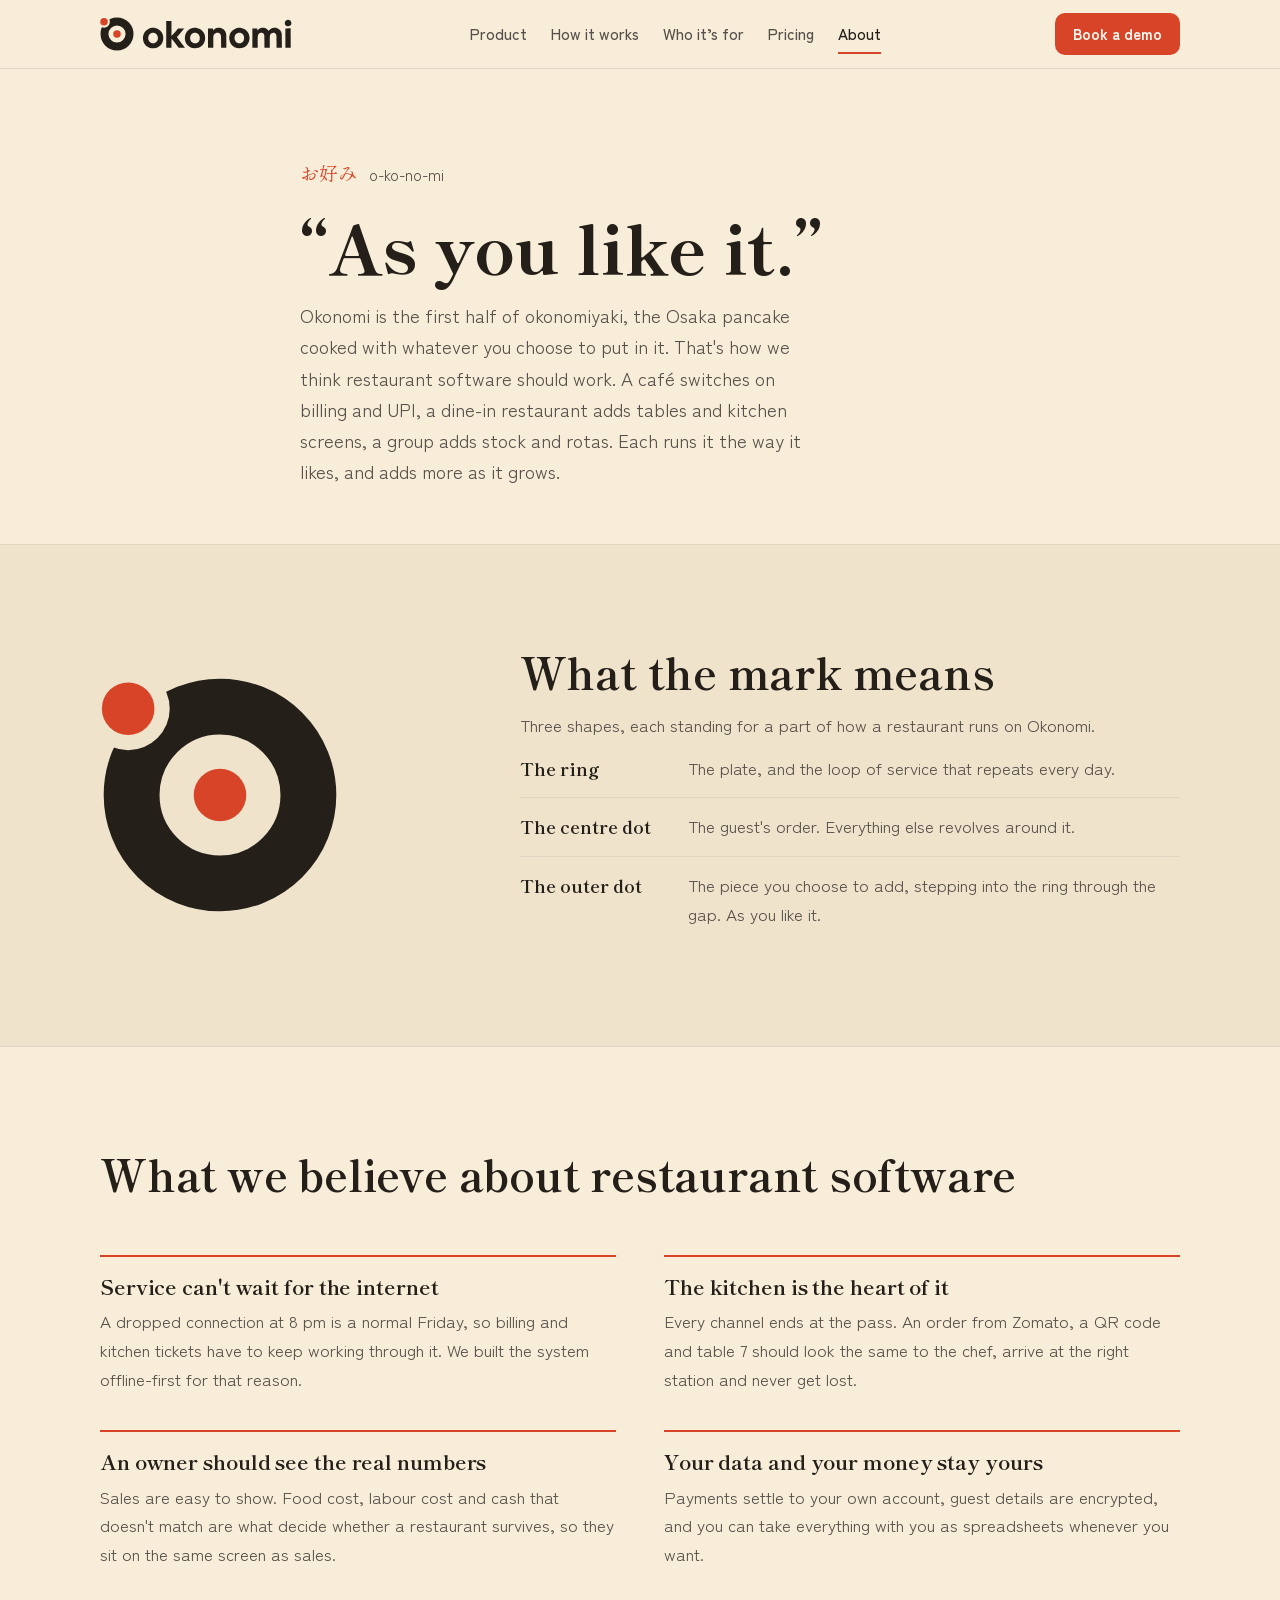
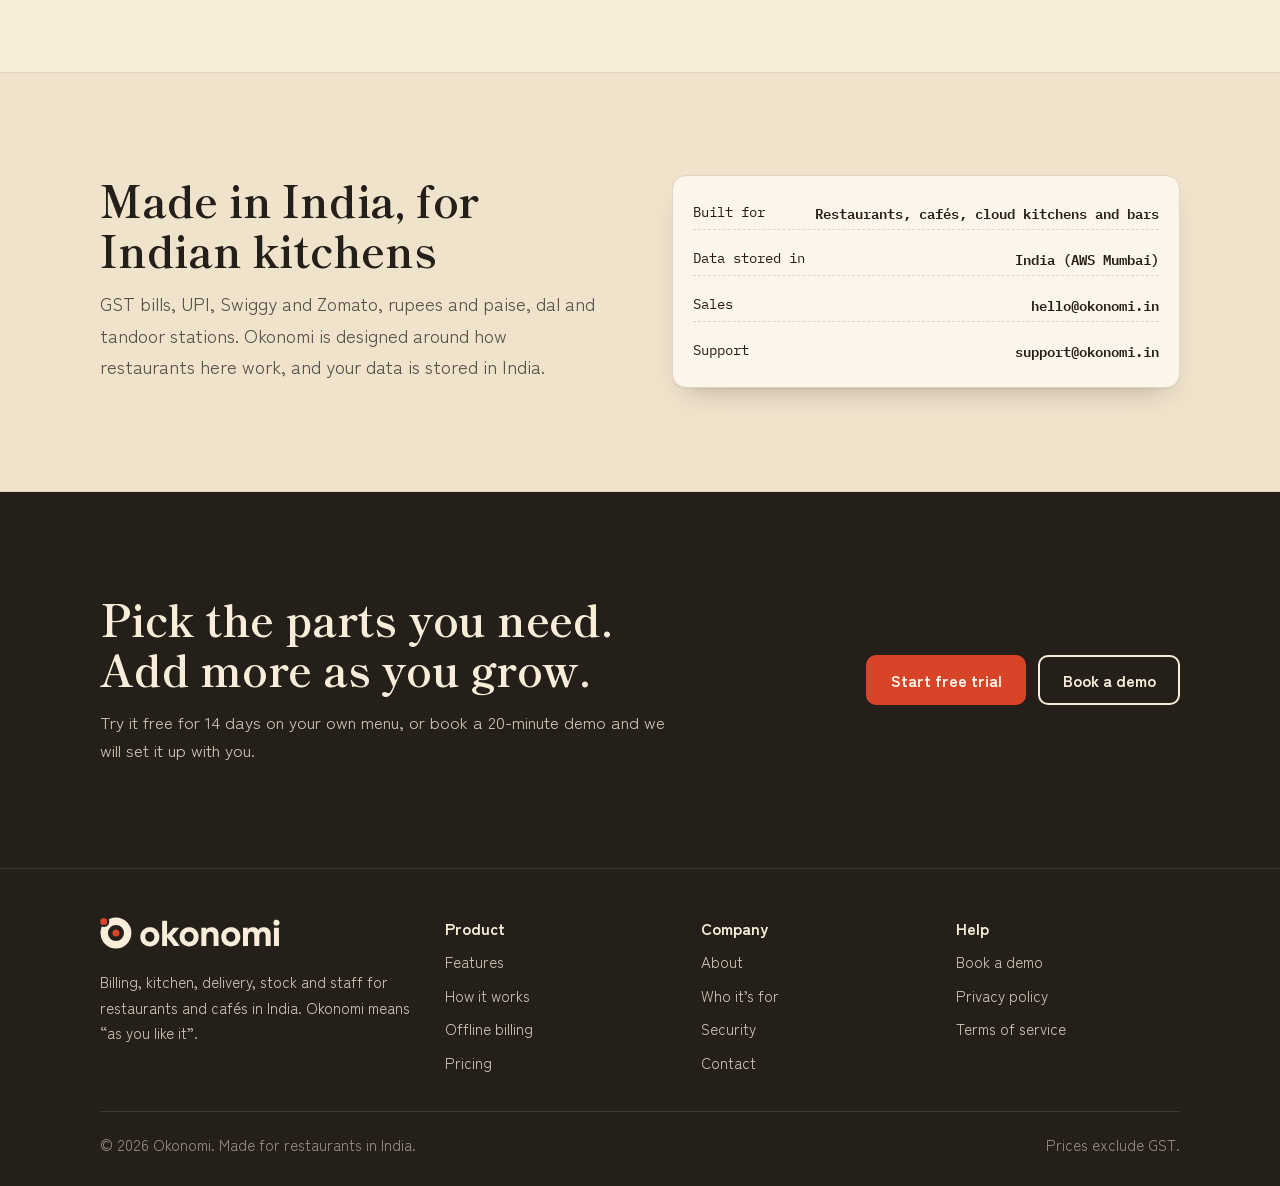
==== about.html @ ffdea9d2 "Okonomi website Co-Authored-By: Claude Opus 5.5 <noreply@anthropic.com>" ====
<!doctype html>
<html lang="en-IN">
<head>
<meta charset="utf-8">
<meta name="viewport" content="width=device-width, initial-scale=1, viewport-fit=cover">
<title>About | Okonomi</title>
<meta name="description" content="Why the restaurant software is called Okonomi, what the logo means, and what we believe about running a restaurant.">
<meta property="og:title" content="About">
<meta property="og:description" content="Why the restaurant software is called Okonomi, what the logo means, and what we believe about running a restaurant.">
<meta property="og:image" content="https://okonomi.in/brand/logo-stacked-1024.png">
<meta property="og:type" content="website">
<link rel="canonical" href="https://okonomi.in/about.html">
<link rel="icon" href="brand/favicon.ico" sizes="48x48">
<link rel="icon" href="brand/icon.svg" type="image/svg+xml">
<link rel="apple-touch-icon" href="brand/apple-touch-icon.png">
<meta name="theme-color" content="#D84428">
<link rel="preconnect" href="https://fonts.googleapis.com">
<link rel="preconnect" href="https://fonts.gstatic.com" crossorigin>
<link rel="stylesheet" href="https://fonts.googleapis.com/css2?family=IBM+Plex+Mono:wght@400;600&family=Shippori+Mincho+B1:wght@600;700;800&family=Zen+Kaku+Gothic+New:wght@400;500;700&display=swap">
<link rel="stylesheet" href="assets/site.css">
</head>
<body>
<header class="site-header">
  <div class="wrap">
    <a class="logo" href="index.html" aria-label="Okonomi home">
      <img class="on-light" src="brand/logo.svg" alt="okonomi" width="195" height="34">
      <img class="on-dark" src="brand/logo-dark.svg" alt="okonomi" width="195" height="34">
    </a>
    <nav class="main-nav" id="main-nav" aria-label="Main">
        <a href="product.html">Product</a>
        <a href="how-it-works.html">How it works</a>
        <a href="solutions.html">Who it’s for</a>
        <a href="pricing.html">Pricing</a>
        <a href="about.html" aria-current="page">About</a>
    </nav>
    <div class="header-cta">
            <a class="btn btn-primary" href="contact.html">Book a demo</a>
      <button class="menu-toggle" id="menu-toggle" type="button" aria-expanded="false" aria-controls="main-nav">Menu</button>
    </div>
  </div>
</header>
<main>
<section class="page-hero">
  <div class="wrap narrow">
    <p class="meaning"><span lang="ja">お好み</span> o-ko-no-mi</p>
    <h1>“As you like it.”</h1>
    <p class="lede">Okonomi is the first half of okonomiyaki, the Osaka pancake cooked with whatever you choose to put in it. That's how we think restaurant software should work. A café switches on billing and UPI, a dine-in restaurant adds tables and kitchen screens, a group adds stock and rotas. Each runs it the way it likes, and adds more as it grows.</p>
  </div>
</section>

<section class="band" aria-labelledby="mark-title">
  <div class="wrap name-story">
    <figure class="stamp-figure" style="margin:0">
      <img class="on-light" src="brand/icon.svg" alt="The okonomi mark: a dark ring with a red dot at its centre and a second red dot stepping into a gap in the ring" width="240" height="240">
      <img class="on-dark" src="brand/icon-dark.svg" alt="" width="240" height="240">
    </figure>
    <div class="section-head" style="margin:0">
      <h2 id="mark-title">What the mark means</h2>
      <p class="muted">Three shapes, each standing for a part of how a restaurant runs on Okonomi.</p>
      <ul class="anatomy">
        <li><b>The ring</b><span class="muted">The plate, and the loop of service that repeats every day.</span></li>
        <li><b>The centre dot</b><span class="muted">The guest's order. Everything else revolves around it.</span></li>
        <li><b>The outer dot</b><span class="muted">The piece you choose to add, stepping into the ring through the gap. As you like it.</span></li>
      </ul>
    </div>
  </div>
</section>

<section aria-labelledby="believe-title">
  <div class="wrap">
    <div class="section-head">
      <h2 id="believe-title">What we believe about restaurant software</h2>
    </div>
    <div class="beliefs">
      <div>
        <h3>Service can't wait for the internet</h3>
        <p class="muted">A dropped connection at 8 pm is a normal Friday, so billing and kitchen tickets have to keep working through it. We built the system offline-first for that reason.</p>
      </div>
      <div>
        <h3>The kitchen is the heart of it</h3>
        <p class="muted">Every channel ends at the pass. An order from Zomato, a QR code and table 7 should look the same to the chef, arrive at the right station and never get lost.</p>
      </div>
      <div>
        <h3>An owner should see the real numbers</h3>
        <p class="muted">Sales are easy to show. Food cost, labour cost and cash that doesn't match are what decide whether a restaurant survives, so they sit on the same screen as sales.</p>
      </div>
      <div>
        <h3>Your data and your money stay yours</h3>
        <p class="muted">Payments settle to your own account, guest details are encrypted, and you can take everything with you as spreadsheets whenever you want.</p>
      </div>
    </div>
  </div>
</section>

<section class="band" aria-labelledby="who-title">
  <div class="wrap split" style="align-items:start">
    <div class="section-head" style="margin:0">
      <h2 id="who-title">Made in India, for Indian kitchens</h2>
      <p class="lede">GST bills, UPI, Swiggy and Zomato, rupees and paise, dal and tandoor stations. Okonomi is designed around how restaurants here work, and your data is stored in India.</p>
    </div>
    <div class="panel">
      <div class="row"><span>Built for</span><span class="v">Restaurants, cafés, cloud kitchens and bars</span></div>
      <div class="row"><span>Data stored in</span><span class="v">India (AWS Mumbai)</span></div>
      <div class="row"><span>Sales</span><span class="v">hello@okonomi.in</span></div>
      <div class="row"><span>Support</span><span class="v">support@okonomi.in</span></div>
    </div>
  </div>
</section>
</main>

<section class="cta-band" aria-label="Get started">
  <div class="wrap">
    <div class="section-head" style="margin:0">
      <h2>Pick the parts you need. Add more as you grow.</h2>
      <p>Try it free for 14 days on your own menu, or book a 20-minute demo and we will set it up with you.</p>
    </div>
    <div class="actions">
      <a class="btn btn-primary" href="contact.html?trial=1">Start free trial</a>
      <a class="btn btn-ghost" href="contact.html">Book a demo</a>
    </div>
  </div>
</section>
<footer class="site-footer">
  <div class="wrap">
    <div class="cols">
      <div style="display:grid;gap:14px;align-content:start">
        <a class="footer-logo" href="index.html"><img src="brand/logo-dark.svg" alt="okonomi" width="183" height="32"></a>
        <p>Billing, kitchen, delivery, stock and staff for restaurants and cafés in India. Okonomi means “as you like it”.</p>
      </div>
      <div>
        <h4>Product</h4>
        <ul>
          <li><a href="product.html">Features</a></li>
          <li><a href="how-it-works.html">How it works</a></li>
          <li><a href="how-it-works.html#offline">Offline billing</a></li>
          <li><a href="pricing.html">Pricing</a></li>
        </ul>
      </div>
      <div>
        <h4>Company</h4>
        <ul>
          <li><a href="about.html">About</a></li>
          <li><a href="solutions.html">Who it’s for</a></li>
          <li><a href="security.html">Security</a></li>
          <li><a href="contact.html">Contact</a></li>
        </ul>
      </div>
      <div>
        <h4>Help</h4>
        <ul>
                    <li><a href="contact.html">Book a demo</a></li>
          <li><a href="privacy.html">Privacy policy</a></li>
          <li><a href="terms.html">Terms of service</a></li>
        </ul>
      </div>
    </div>
    <div class="legal">
      <span>© 2026 Okonomi. Made for restaurants in India.</span>
      <span>Prices exclude GST.</span>
    </div>
  </div>
</footer>
<script src="assets/site.js" defer></script>
</body>
</html>
---- assets/site.css ----
/* Okonomi website. Brand tokens from logos/okonomi/BRAND.md: chilli red #D84428, ink #241F19, cream #F8EDD9. */
:root {
  --vermilion: #d84428;
  --vermilion-deep: #b53620;
  --vermilion-wash: #f7d9cf;
  --ink: #241f19;
  --ink-2: #57504a;
  --ink-3: #8a8178;
  --cream: #f8edd9;
  --paper: #fcf6ea;
  --rice: #f0e3cc;
  --line: #e0d5c4;
  --rail: #c9bdab;
  --matcha: #4e7a55;
  --matcha-wash: #dde9d9;
  --on-accent: #fff8f1;
  --shadow: 0 1px 0 rgba(31, 27, 24, .05), 0 14px 28px -16px rgba(31, 27, 24, .35);
  --display: "Shippori Mincho B1", "Hiragino Mincho ProN", "Yu Mincho", Georgia, serif;
  --body: "Zen Kaku Gothic New", "Hiragino Sans", "Segoe UI", system-ui, sans-serif;
  --mono: "IBM Plex Mono", ui-monospace, "SFMono-Regular", Menlo, monospace;
  --radius: 14px;
  color-scheme: light;
}
@media (prefers-color-scheme: dark) {
  :root:not([data-theme="light"]) {
    --vermilion: #e8614a; --vermilion-deep: #f07a63; --vermilion-wash: #4a2319;
    --ink: #f3ebdf; --ink-2: #c7bcae; --ink-3: #978c80;
    --cream: #241f19; --paper: #29241f; --rice: #231f1b; --line: #3a332d; --rail: #544a41;
    --matcha: #8fbf94; --matcha-wash: #243426; --on-accent: #241f19;
    --shadow: 0 1px 0 rgba(0, 0, 0, .3), 0 16px 30px -16px rgba(0, 0, 0, .8);
    color-scheme: dark;
  }
}
:root[data-theme="dark"] {
  --vermilion: #e8614a; --vermilion-deep: #f07a63; --vermilion-wash: #4a2319;
  --ink: #f3ebdf; --ink-2: #c7bcae; --ink-3: #978c80;
  --cream: #241f19; --paper: #29241f; --rice: #231f1b; --line: #3a332d; --rail: #544a41;
  --matcha: #8fbf94; --matcha-wash: #243426; --on-accent: #241f19;
  --shadow: 0 1px 0 rgba(0, 0, 0, .3), 0 16px 30px -16px rgba(0, 0, 0, .8);
  color-scheme: dark;
}

* { box-sizing: border-box; }
html { scroll-behavior: smooth; }
@media (prefers-reduced-motion: reduce) { html { scroll-behavior: auto; } }
body { margin: 0; background: var(--cream); color: var(--ink); font: 400 17px/1.7 var(--body); -webkit-font-smoothing: antialiased; }
img, svg { max-width: 100%; }
a { color: inherit; text-underline-offset: 3px; }
:focus-visible { outline: 3px solid var(--vermilion); outline-offset: 3px; border-radius: 4px; }
.wrap { max-width: 1160px; margin: 0 auto; padding-inline: clamp(16px, 4vw, 40px); }
.narrow { max-width: 760px; }

h1, h2, h3 { font-family: var(--display); font-weight: 700; margin: 0; text-wrap: balance; letter-spacing: -.005em; }
h1 { font-size: clamp(2.4rem, 5.6vw, 4.3rem); line-height: 1.08; font-weight: 800; }
h2 { font-size: clamp(1.8rem, 3.6vw, 2.7rem); line-height: 1.15; }
h3 { font-size: 1.28rem; line-height: 1.3; }
h4 { font: 700 1rem/1.4 var(--body); margin: 0; }
p { margin: 0; max-width: 64ch; }
.lede { font-size: 1.15rem; color: var(--ink-2); max-width: 56ch; }
.muted { color: var(--ink-2); }
.small { font-size: .92rem; }

/* ---------- Buttons ---------- */
.btn { display: inline-flex; align-items: center; justify-content: center; gap: .5em; min-height: 50px; padding: 0 1.4em; border-radius: 10px; font: 700 1rem/1 var(--body); text-decoration: none; cursor: pointer; border: 2px solid transparent; transition: background .12s ease, color .12s ease, transform .12s ease; }
.btn:active { transform: translateY(1px); }
.btn-primary { background: var(--vermilion); color: var(--on-accent); }
.btn-primary:hover { background: var(--vermilion-deep); }
.btn-ghost { border-color: var(--ink); color: var(--ink); background: transparent; }
.btn-ghost:hover { background: var(--rice); }
.actions { display: flex; flex-wrap: wrap; gap: 12px; }
.text-link { font-weight: 700; color: var(--vermilion-deep); text-decoration: underline; text-decoration-thickness: 2px; }

/* ---------- Header ---------- */
.site-header { position: sticky; top: env(safe-area-inset-top, 0px); z-index: 30; background: color-mix(in srgb, var(--cream) 92%, transparent); backdrop-filter: blur(8px); border-bottom: 1px solid var(--line); }
.site-header .wrap { display: flex; align-items: center; justify-content: space-between; gap: 20px; min-height: 68px; }
.logo { display: flex; align-items: center; text-decoration: none; flex: none; }
.logo img { height: 34px; width: auto; display: block; }
.logo .on-dark { display: none; }
@media (prefers-color-scheme: dark) { :root:not([data-theme="light"]) .logo .on-light { display: none; } :root:not([data-theme="light"]) .logo .on-dark { display: block; } }
:root[data-theme="dark"] .logo .on-light { display: none; }
:root[data-theme="dark"] .logo .on-dark { display: block; }
.main-nav { display: flex; align-items: center; gap: 24px; font-weight: 500; font-size: .96rem; }
.main-nav a { text-decoration: none; color: var(--ink-2); padding-block: 6px; border-bottom: 2px solid transparent; }
.main-nav a:hover { color: var(--ink); }
.main-nav a[aria-current="page"] { color: var(--ink); border-bottom-color: var(--vermilion); }
.header-cta { display: flex; gap: 10px; align-items: center; }
.header-cta .btn { min-height: 42px; padding: 0 1.05em; font-size: .94rem; }
.signin { font-weight: 700; font-size: .94rem; text-decoration: none; }
.menu-toggle { display: none; background: none; border: 2px solid var(--ink); border-radius: 10px; min-height: 42px; padding: 0 12px; font: 700 .94rem/1 var(--body); color: var(--ink); cursor: pointer; }
@media (max-width: 980px) {
  .menu-toggle { display: inline-flex; align-items: center; }
  .main-nav { display: none; position: absolute; left: 0; right: 0; top: 100%; flex-direction: column; align-items: stretch; gap: 0; background: var(--cream); border-bottom: 1px solid var(--line); padding: 8px clamp(16px, 4vw, 40px) 16px; }
  .main-nav.open { display: flex; }
  .main-nav a { padding-block: 12px; border-bottom: 1px solid var(--line); }
  .main-nav a[aria-current="page"] { border-bottom-color: var(--line); color: var(--vermilion-deep); }
  .signin { display: none; }
}
@media (max-width: 420px) { .header-cta .btn { display: none; } }

/* ---------- Page structure ---------- */
section { padding-block: clamp(56px, 8vw, 104px); }
.band { background: var(--rice); border-block: 1px solid var(--line); }
.ink-band { background: #241f19; color: #f8edd9; }
.ink-band .muted, .ink-band .lede { color: #cfc4b6; }
.ink-band h2, .ink-band h3 { color: #f8edd9; }
.section-head { display: grid; gap: 14px; margin-bottom: clamp(32px, 5vw, 56px); }
.page-hero { padding-block: clamp(48px, 7vw, 88px) clamp(32px, 5vw, 56px); }
.page-hero .wrap { display: grid; gap: 18px; }
.crumb { font-size: .92rem; color: var(--ink-3); }
.split { display: grid; grid-template-columns: minmax(0, 1fr) minmax(0, 1fr); gap: clamp(32px, 5vw, 72px); align-items: center; }
@media (max-width: 900px) { .split { grid-template-columns: 1fr; } }

/* ---------- Home hero ---------- */
.hero { padding-block: clamp(40px, 7vw, 88px) clamp(48px, 7vw, 96px); }
.hero .wrap { display: grid; grid-template-columns: minmax(0, .95fr) minmax(0, 1.05fr); gap: clamp(32px, 5vw, 72px); align-items: start; }
@media (max-width: 900px) { .hero .wrap { grid-template-columns: 1fr; } }
.hero-copy { display: grid; gap: 26px; padding-top: 8px; }
.meaning { display: flex; align-items: baseline; gap: 12px; font-size: .96rem; color: var(--ink-2); }
.meaning span[lang="ja"] { font-family: var(--display); font-size: 1.2rem; color: var(--vermilion); }
.checks { display: flex; flex-wrap: wrap; gap: 10px 22px; font-size: .95rem; color: var(--ink-2); padding: 0; margin: 0; list-style: none; }
.checks li { display: flex; align-items: center; gap: 8px; }
.checks li::before { content: ""; width: 8px; height: 8px; border-radius: 50%; background: var(--matcha); flex: none; }

/* Ticket rail */
.rail-scene { position: relative; padding-top: 18px; }
.rail { height: 14px; border-radius: 3px; background: linear-gradient(var(--rail), color-mix(in srgb, var(--rail) 72%, var(--ink))); position: relative; z-index: 2; }
.tickets { display: grid; grid-template-columns: repeat(3, minmax(0, 1fr)); gap: 12px; margin-top: -5px; align-items: start; }
@media (max-width: 520px) { .tickets { grid-template-columns: 1fr 1fr; } .ticket:nth-child(3) { display: none; } }
.ticket { position: relative; background: var(--paper); color: var(--ink); font: 400 .72rem/1.5 var(--mono); padding: 20px 12px 18px; box-shadow: var(--shadow);
  -webkit-mask: linear-gradient(#000 0 0) top/100% calc(100% - 8px) no-repeat, radial-gradient(circle at 50% 100%, transparent 4px, #000 4.5px) bottom/12px 9px repeat-x;
          mask: linear-gradient(#000 0 0) top/100% calc(100% - 8px) no-repeat, radial-gradient(circle at 50% 100%, transparent 4px, #000 4.5px) bottom/12px 9px repeat-x; }
.ticket::before { content: ""; position: absolute; top: -2px; left: 50%; width: 34px; height: 12px; margin-left: -17px; border-radius: 0 0 6px 6px; background: color-mix(in srgb, var(--rail) 78%, var(--ink)); }
.ticket .src { display: inline-block; font-weight: 600; padding: 1px 6px; border: 1.5px solid currentColor; border-radius: 3px; margin-bottom: 6px; }
.ticket .src.delivery { color: var(--vermilion-deep); }
.ticket .src.dine { color: var(--matcha); }
.ticket .src.qr { color: var(--ink-2); }
.ticket .num { font-weight: 600; font-size: .9rem; display: block; }
.ticket hr { border: 0; border-top: 1px dashed var(--ink-3); margin: 8px 0; }
.ticket .line { display: flex; gap: 6px; }
.ticket .line b { font-weight: 600; min-width: 2.2ch; }
.ticket .mod { padding-left: 2.8ch; color: var(--ink-2); display: block; }
.ticket .mark { background: var(--vermilion-wash); color: var(--ink); font-weight: 600; padding: 0 3px; }
.ticket .timer { display: flex; justify-content: space-between; gap: 6px; margin-top: 8px; color: var(--ink-2); white-space: nowrap; }
.ticket .timer .late { color: var(--vermilion); font-weight: 600; }
.ticket:nth-child(1) { transform: rotate(-1.2deg); }
.ticket:nth-child(2) { transform: rotate(.8deg); margin-top: 6px; }
.ticket:nth-child(3) { transform: rotate(-.5deg); margin-top: 2px; }
.rail-note { margin-top: 18px; font-size: .92rem; color: var(--ink-2); max-width: 46ch; }
@media (prefers-reduced-motion: no-preference) {
  .ticket { animation: print .7s cubic-bezier(.2, .8, .3, 1) both; }
  .ticket:nth-child(1) { animation-delay: .25s; }
  .ticket:nth-child(2) { animation-delay: .75s; }
  .ticket:nth-child(3) { animation-delay: 1.25s; }
  @keyframes print { from { clip-path: inset(0 0 100% 0); } to { clip-path: inset(0 0 -20px 0); } }
}

/* ---------- Promise grid (what you hand over) ---------- */
.handover { display: grid; grid-template-columns: repeat(4, minmax(0, 1fr)); gap: 0; border-top: 2px solid var(--ink); }
@media (max-width: 900px) { .handover { grid-template-columns: repeat(2, minmax(0, 1fr)); } }
@media (max-width: 520px) { .handover { grid-template-columns: 1fr; } }
.handover > div { padding: 24px 24px 24px 0; display: grid; gap: 10px; align-content: start; }
.handover > div + div { padding-left: 24px; border-left: 1px solid var(--line); }
@media (max-width: 900px) { .handover > div:nth-child(odd) { padding-left: 0; border-left: 0; } .handover > div { border-bottom: 1px solid var(--line); } }
@media (max-width: 520px) { .handover > div { padding-left: 0 !important; border-left: 0 !important; } }
.handover .you { font-size: .92rem; color: var(--ink-3); }

/* ---------- Day timeline (dots are the logo's ring) ---------- */
.day { display: grid; border-left: 2px solid var(--ink); margin-left: 10px; }
.moment { display: grid; grid-template-columns: 7.5rem minmax(0, 1fr) minmax(0, 18rem); gap: 18px 32px; padding: 26px 0 26px 30px; position: relative; border-bottom: 1px solid var(--line); }
.moment:last-child { border-bottom: 0; }
.moment .ring { position: absolute; left: -13px; top: 29px; width: 24px; height: 24px; color: var(--ink); background: var(--rice); border-radius: 50%; }
.moment time { font: 600 1rem/1.3 var(--mono); padding-top: 3px; }
.moment .what { display: grid; gap: 8px; }
.chip-row { display: flex; flex-wrap: wrap; gap: 8px; align-content: start; }
.chip { font: 600 .78rem/1 var(--mono); padding: 7px 9px; border-radius: 6px; background: var(--paper); border: 1px solid var(--line); white-space: nowrap; }
.chip.warn { border-color: var(--vermilion); color: var(--vermilion-deep); }
.chip.ok { border-color: var(--matcha); color: var(--matcha); background: var(--matcha-wash); }
.chip.hi { background: var(--vermilion-wash); border-color: var(--vermilion); }
@media (max-width: 900px) { .moment { grid-template-columns: 6rem minmax(0, 1fr); } .moment .chip-row { grid-column: 2; } }
@media (max-width: 520px) { .moment { grid-template-columns: 1fr; gap: 10px; } .moment .chip-row { grid-column: 1; } }

/* ---------- Offline till demo ---------- */
.till { background: var(--paper); border: 1px solid var(--line); border-radius: 16px; box-shadow: var(--shadow); overflow: hidden; }
.till-bar { display: flex; align-items: center; justify-content: space-between; gap: 12px; padding: 12px 16px; border-bottom: 1px solid var(--line); font-weight: 700; flex-wrap: wrap; }
.status { display: inline-flex; align-items: center; gap: 8px; font: 600 .82rem/1 var(--mono); padding: 7px 10px; border-radius: 999px; background: var(--matcha-wash); color: var(--matcha); }
.status::before { content: ""; width: 8px; height: 8px; border-radius: 50%; background: currentColor; }
.status.down { background: var(--vermilion-wash); color: var(--vermilion-deep); }
.switch { display: inline-flex; align-items: center; gap: 10px; cursor: pointer; font-weight: 700; font-size: .92rem; user-select: none; }
.switch input { appearance: none; width: 44px; height: 26px; border-radius: 999px; background: var(--rail); position: relative; margin: 0; cursor: pointer; transition: background .15s; }
.switch input::after { content: ""; position: absolute; top: 3px; left: 3px; width: 20px; height: 20px; border-radius: 50%; background: var(--paper); transition: transform .15s; box-shadow: 0 1px 2px rgba(0,0,0,.3); }
.switch input:checked { background: var(--matcha); }
.switch input:checked::after { transform: translateX(18px); }
.till-body { display: grid; grid-template-columns: minmax(0, 1fr) minmax(0, 1fr); }
@media (max-width: 520px) { .till-body { grid-template-columns: 1fr; } }
.menu-pad { padding: 16px; display: grid; grid-template-columns: 1fr 1fr; gap: 8px; align-content: start; border-right: 1px solid var(--line); }
@media (max-width: 520px) { .menu-pad { border-right: 0; border-bottom: 1px solid var(--line); } }
.dish { text-align: left; background: var(--cream); border: 1px solid var(--line); border-radius: 10px; padding: 10px; font: 700 .9rem/1.2 var(--body); color: var(--ink); cursor: pointer; }
.dish span { display: block; font: 400 .8rem/1.4 var(--mono); color: var(--ink-2); margin-top: 4px; }
.dish:hover { border-color: var(--ink-2); }
.bill-pane { padding: 16px; display: grid; gap: 10px; align-content: start; font: 400 .85rem/1.5 var(--mono); }
.bill-lines { display: grid; gap: 2px; min-height: 5.5em; }
.bill-lines div { display: flex; justify-content: space-between; }
.bill-total { display: flex; justify-content: space-between; font-weight: 600; font-size: 1rem; border-top: 1px dashed var(--ink-3); padding-top: 8px; }
.pay { width: 100%; min-height: 44px; border-radius: 10px; border: 0; background: var(--vermilion); color: var(--on-accent); font: 700 .95rem/1 var(--body); cursor: pointer; }
.pay:disabled { opacity: .4; cursor: default; }
.queue { font: 600 .82rem/1.4 var(--mono); color: var(--ink-2); min-height: 1.4em; }
.queue.waiting { color: var(--vermilion-deep); }
.queue.synced { color: var(--matcha); }
.log { border-top: 1px solid var(--line); padding: 10px 16px; font: 400 .78rem/1.6 var(--mono); color: var(--ink-2); max-height: 7.5em; overflow-y: auto; }

/* ---------- Feature blocks ---------- */
.feature { display: grid; grid-template-columns: minmax(0, 1fr) minmax(0, 1fr); gap: clamp(28px, 5vw, 64px); padding-block: clamp(40px, 6vw, 72px); border-top: 1px solid var(--line); align-items: start; scroll-margin-top: 90px; }
.feature:first-of-type { border-top: 0; }
@media (max-width: 900px) { .feature { grid-template-columns: 1fr; } }
.feature .copy { display: grid; gap: 14px; }
.feature ul, .ticklist { list-style: none; margin: 0; padding: 0; display: grid; gap: 9px; color: var(--ink-2); }
.feature li, .ticklist li { padding-left: 22px; position: relative; }
.feature li::before, .ticklist li::before { content: ""; position: absolute; left: 2px; top: .55em; width: 10px; height: 6px; border-left: 2px solid var(--matcha); border-bottom: 2px solid var(--matcha); transform: rotate(-45deg); }
.plan-note { font-size: .88rem; color: var(--ink-3); }
.panel { background: var(--paper); border: 1px solid var(--line); border-radius: var(--radius); padding: 20px; box-shadow: var(--shadow); display: grid; gap: 12px; }
.panel-title { font: 700 .95rem/1.3 var(--body); display: flex; justify-content: space-between; gap: 12px; }
.row { display: flex; justify-content: space-between; gap: 12px; font: 400 .88rem/1.5 var(--mono); padding-block: 6px; border-bottom: 1px dashed var(--line); }
.row:last-child { border-bottom: 0; }
.row .v { font-weight: 600; font-variant-numeric: tabular-nums; }
.row .bad { color: var(--vermilion-deep); }
.row .good { color: var(--matcha); }
.bar { height: 8px; border-radius: 999px; background: var(--rice); overflow: hidden; }
.bar i { display: block; height: 100%; background: var(--matcha); }
.bar i.low { background: var(--vermilion); }
.feature-index { display: flex; flex-wrap: wrap; gap: 8px; }
.feature-index a { text-decoration: none; font-weight: 700; font-size: .92rem; padding: 8px 12px; border-radius: 999px; border: 1px solid var(--line); background: var(--paper); }
.feature-index a:hover { border-color: var(--ink-2); }

/* ---------- Steps (a real sequence) ---------- */
.steps { list-style: none; margin: 0; padding: 0; display: grid; grid-template-columns: repeat(4, minmax(0, 1fr)); gap: 28px; counter-reset: step; }
@media (max-width: 900px) { .steps { grid-template-columns: repeat(2, minmax(0, 1fr)); } }
@media (max-width: 520px) { .steps { grid-template-columns: 1fr; } }
.steps li { counter-increment: step; display: grid; gap: 8px; align-content: start; }
.steps li::before { content: counter(step); display: grid; place-items: center; width: 44px; height: 44px; border-radius: 10px; background: var(--vermilion); color: var(--on-accent); font: 800 1.3rem/1 var(--display); }
.steps p { font-size: .98rem; color: var(--ink-2); }

/* ---------- Pricing ---------- */
.plans { display: grid; grid-template-columns: repeat(3, minmax(0, 1fr)); border: 2px solid var(--ink); border-radius: 16px; overflow: hidden; background: var(--paper); }
@media (max-width: 900px) { .plans { grid-template-columns: 1fr; } }
.plan { padding: 28px; display: grid; gap: 18px; align-content: start; border-right: 1px solid var(--line); position: relative; }
.plan:last-child { border-right: 0; }
@media (max-width: 900px) { .plan { border-right: 0; border-bottom: 1px solid var(--line); } .plan:last-child { border-bottom: 0; } }
.plan.pick { background: var(--rice); }
.plan .tag { position: absolute; top: 22px; right: 22px; font: 700 .8rem/1 var(--body); padding: 7px 9px; border-radius: 6px; background: var(--vermilion); color: var(--on-accent); }
.price { font: 800 2.7rem/1 var(--display); font-variant-numeric: tabular-nums; }
.price small { font: 400 .95rem/1 var(--body); color: var(--ink-2); }
.plan ul { list-style: none; margin: 0; padding: 0; display: grid; gap: 8px; font-size: .96rem; }
.plan li { padding-left: 22px; position: relative; }
.plan li::before { content: ""; position: absolute; left: 2px; top: .5em; width: 10px; height: 6px; border-left: 2px solid var(--matcha); border-bottom: 2px solid var(--matcha); transform: rotate(-45deg); }
.plan .fit { color: var(--ink-2); font-size: .96rem; }
.plan .btn { width: 100%; }
.fine { margin-top: 18px; font-size: .92rem; color: var(--ink-2); }
.table-scroll { overflow-x: auto; border: 1px solid var(--line); border-radius: var(--radius); background: var(--paper); }
.compare { width: 100%; border-collapse: collapse; min-width: 640px; font-size: .95rem; }
.compare th, .compare td { padding: 12px 16px; border-bottom: 1px solid var(--line); text-align: left; vertical-align: top; }
.compare thead th { font: 700 1rem/1.3 var(--display); background: var(--rice); position: sticky; top: 0; }
.compare tbody th { font-weight: 500; color: var(--ink); }
.compare td { text-align: center; font-variant-numeric: tabular-nums; }
.compare .grp th { background: var(--cream); font: 700 .9rem/1.3 var(--body); color: var(--ink-2); padding-top: 18px; }
.yes { color: var(--matcha); font-weight: 700; }
.no { color: var(--ink-3); }

/* Calculator */
.calc { display: grid; grid-template-columns: minmax(0, 1fr) minmax(0, 1fr); gap: 24px; background: var(--paper); border: 1px solid var(--line); border-radius: 16px; padding: clamp(20px, 3vw, 32px); box-shadow: var(--shadow); }
@media (max-width: 760px) { .calc { grid-template-columns: 1fr; } }
.calc label { display: grid; gap: 6px; font-weight: 700; font-size: .94rem; }
.calc input[type="range"] { width: 100%; accent-color: var(--vermilion); }
.calc output { font: 600 .95rem/1 var(--mono); color: var(--ink-2); }
.calc .fields { display: grid; gap: 18px; }
.calc .result { display: grid; gap: 10px; align-content: center; background: var(--rice); border-radius: 12px; padding: 20px; }
.calc .big { font: 800 2.4rem/1.1 var(--display); font-variant-numeric: tabular-nums; color: var(--vermilion-deep); }

/* ---------- Cards for solutions (each one a distinct business) ---------- */
.solutions { display: grid; gap: 0; }
.solution { display: grid; grid-template-columns: minmax(0, .9fr) minmax(0, 1.1fr) minmax(0, .6fr); gap: 20px 40px; padding-block: 32px; border-top: 1px solid var(--line); align-items: start; scroll-margin-top: 90px; }
@media (max-width: 900px) { .solution { grid-template-columns: 1fr; } }
.solution .plan-pill { justify-self: start; font: 700 .85rem/1 var(--body); padding: 8px 12px; border-radius: 999px; border: 1.5px solid var(--vermilion); color: var(--vermilion-deep); text-decoration: none; }

/* ---------- FAQ ---------- */
.faq { border-top: 1px solid var(--line); }
.faq details { border-bottom: 1px solid var(--line); }
.faq summary { cursor: pointer; list-style: none; padding: 20px 40px 20px 0; font: 700 1.08rem/1.4 var(--body); position: relative; }
.faq summary::-webkit-details-marker { display: none; }
.faq summary::after { content: "+"; position: absolute; right: 6px; top: 16px; font: 400 1.6rem/1 var(--body); color: var(--ink-2); transition: transform .15s; }
.faq details[open] summary::after { transform: rotate(45deg); }
.faq details > div { padding: 0 0 22px; color: var(--ink-2); display: grid; gap: 10px; }
.faq-grid { display: grid; grid-template-columns: minmax(0, .8fr) minmax(0, 1.2fr); gap: clamp(32px, 5vw, 72px); }
@media (max-width: 900px) { .faq-grid { grid-template-columns: 1fr; } }

/* ---------- About ---------- */
.name-story { display: grid; grid-template-columns: minmax(0, .7fr) minmax(0, 1.3fr); gap: clamp(32px, 5vw, 72px); align-items: center; }
@media (max-width: 760px) { .name-story { grid-template-columns: 1fr; } }
.stamp-figure { display: grid; gap: 14px; justify-items: start; }
.stamp-figure img { width: min(240px, 60vw); height: auto; }
.anatomy { list-style: none; margin: 0; padding: 0; display: grid; gap: 14px; }
.anatomy li { display: grid; grid-template-columns: 9.5rem minmax(0, 1fr); gap: 16px; padding-bottom: 14px; border-bottom: 1px solid var(--line); }
.anatomy li:last-child { border-bottom: 0; }
.anatomy b { font-family: var(--display); font-size: 1.1rem; }
@media (max-width: 520px) { .anatomy li { grid-template-columns: 1fr; gap: 4px; } }
.beliefs { display: grid; grid-template-columns: repeat(2, minmax(0, 1fr)); gap: 36px 48px; }
@media (max-width: 760px) { .beliefs { grid-template-columns: 1fr; } }
.beliefs > div { display: grid; gap: 8px; padding-top: 16px; border-top: 2px solid var(--vermilion); }

/* ---------- Prose (legal) ---------- */
.prose { display: grid; gap: 16px; }
.prose h2 { font-size: 1.5rem; margin-top: 20px; }
.prose h3 { font-size: 1.15rem; margin-top: 8px; }
.prose ul, .prose ol { margin: 0; padding-left: 1.3em; display: grid; gap: 6px; color: var(--ink-2); }
.prose p { color: var(--ink-2); max-width: 70ch; }
.prose table { border-collapse: collapse; width: 100%; font-size: .95rem; }
.prose th, .prose td { border: 1px solid var(--line); padding: 8px 12px; text-align: left; vertical-align: top; }
.prose th { background: var(--rice); }
.draft-note { background: var(--vermilion-wash); border-radius: 10px; padding: 12px 16px; font-size: .92rem; }

/* ---------- Contact form ---------- */
.form { display: grid; grid-template-columns: 1fr 1fr; gap: 14px; background: var(--paper); color: var(--ink); padding: 24px; border-radius: 16px; border: 1px solid var(--line); }
.form .full { grid-column: 1 / -1; }
@media (max-width: 520px) { .form { grid-template-columns: 1fr; } }
.form label { display: grid; gap: 6px; font-weight: 700; font-size: .92rem; }
.form input, .form select, .form textarea { font: 400 1rem/1.3 var(--body); padding: 12px; border-radius: 10px; border: 1px solid var(--rail); background: var(--cream); color: var(--ink); min-height: 48px; width: 100%; }
.form textarea { min-height: 96px; resize: vertical; }
.form input:focus, .form select:focus, .form textarea:focus { outline: 3px solid var(--vermilion); outline-offset: 1px; }
.form .note { font-size: .88rem; color: var(--ink-2); }
.form-done { grid-column: 1 / -1; background: var(--matcha-wash); color: var(--ink); border-radius: 10px; padding: 14px; font-size: .95rem; }
.form-done.error { background: var(--vermilion-wash); }
.contact-list { display: grid; gap: 18px; }
.contact-list div { display: grid; gap: 2px; }
.contact-list .addr { font-family: var(--mono); font-size: .95rem; user-select: all; }

/* ---------- Closing CTA + footer ---------- */
.cta-band { background: #241f19; color: #f8edd9; }
.cta-band .wrap { display: grid; grid-template-columns: minmax(0, 1fr) auto; gap: 24px 48px; align-items: center; }
@media (max-width: 760px) { .cta-band .wrap { grid-template-columns: 1fr; } }
.cta-band h2 { color: #f8edd9; }
.cta-band p { color: #cfc4b6; }
.cta-band .btn-ghost { border-color: #f8edd9; color: #f8edd9; }
.cta-band .btn-ghost:hover { background: rgba(246, 239, 228, .1); }
.cta-band .btn-primary { background: #d84428; color: #fff8f1; }
.site-footer { background: #241f19; color: #cfc4b6; padding-block: 48px 28px; border-top: 1px solid rgba(246, 239, 228, .12); font-size: .94rem; }
.site-footer .cols { display: grid; grid-template-columns: minmax(0, 1.4fr) repeat(3, minmax(0, 1fr)); gap: 32px; }
@media (max-width: 760px) { .site-footer .cols { grid-template-columns: 1fr 1fr; } }
.site-footer h4 { color: #f8edd9; margin-bottom: 10px; }
.site-footer ul { list-style: none; margin: 0; padding: 0; display: grid; gap: 8px; }
.site-footer a { color: #cfc4b6; text-decoration: none; }
.site-footer a:hover { color: #f8edd9; text-decoration: underline; }
.site-footer .footer-logo img { height: 32px; width: auto; }
.site-footer .legal { display: flex; flex-wrap: wrap; justify-content: space-between; gap: 12px; margin-top: 36px; padding-top: 20px; border-top: 1px solid rgba(246, 239, 228, .12); color: #978c80; }

/* Light/dark artwork swap outside the header (About page mark). */
.stamp-figure .on-dark { display: none; }
@media (prefers-color-scheme: dark) { :root:not([data-theme="light"]) .stamp-figure .on-light { display: none; } :root:not([data-theme="light"]) .stamp-figure .on-dark { display: block; } }
:root[data-theme="dark"] .stamp-figure .on-light { display: none; }
:root[data-theme="dark"] .stamp-figure .on-dark { display: block; }
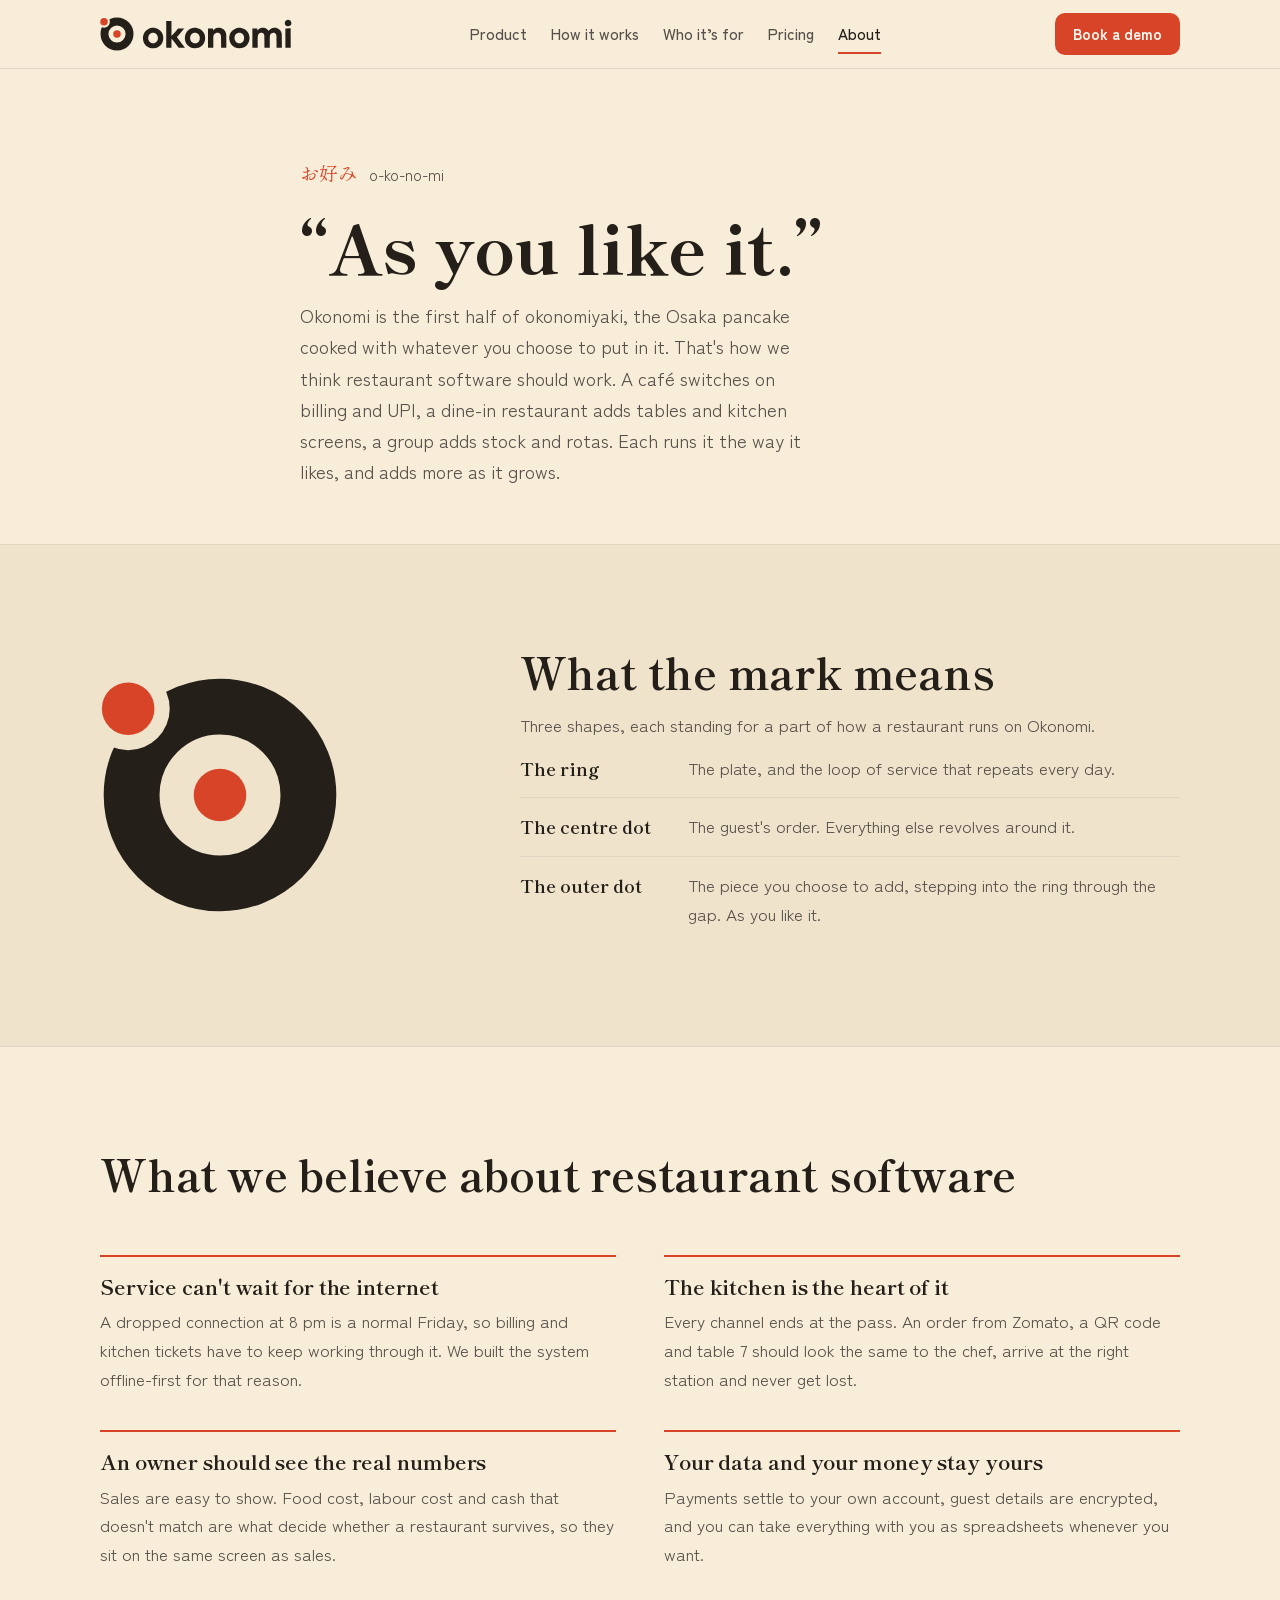
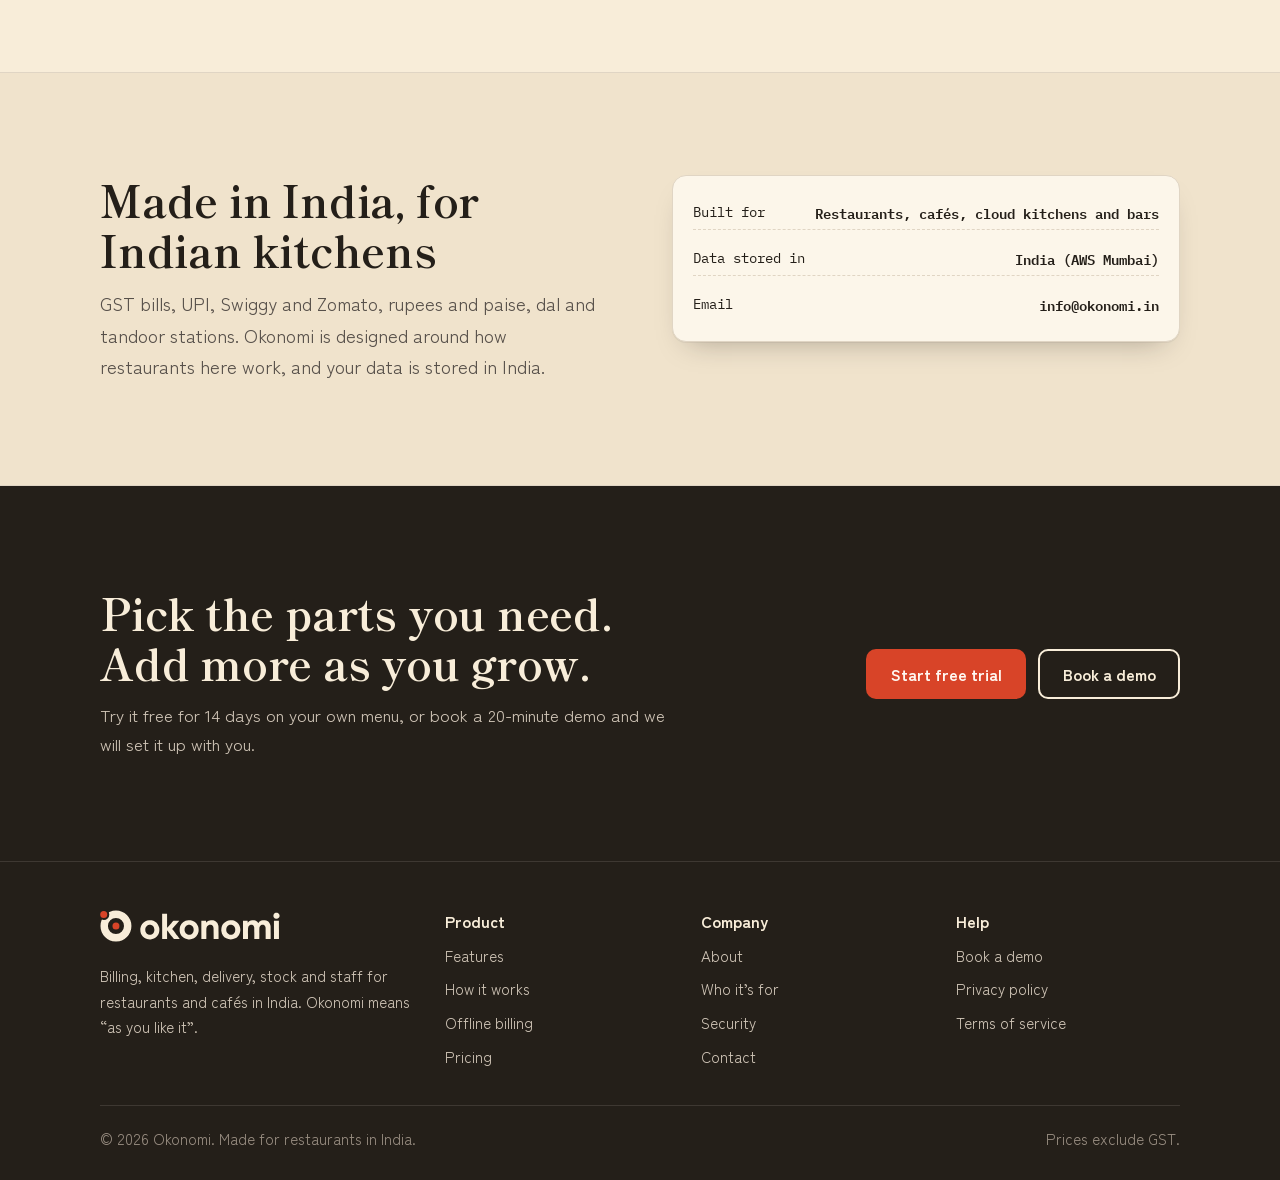
==== commit 9befbd3d: "Use one contact address: info@okonomi.in Co-Authored-By: Claude Opus 5.5 <noreply@anthropic.com>" ====
--- a/about.html
+++ b/about.html
@@ -101,8 +101,7 @@
     <div class="panel">
       <div class="row"><span>Built for</span><span class="v">Restaurants, cafés, cloud kitchens and bars</span></div>
       <div class="row"><span>Data stored in</span><span class="v">India (AWS Mumbai)</span></div>
-      <div class="row"><span>Sales</span><span class="v">hello@okonomi.in</span></div>
-      <div class="row"><span>Support</span><span class="v">support@okonomi.in</span></div>
+      <div class="row"><span>Email</span><span class="v">info@okonomi.in</span></div>
     </div>
   </div>
 </section>
